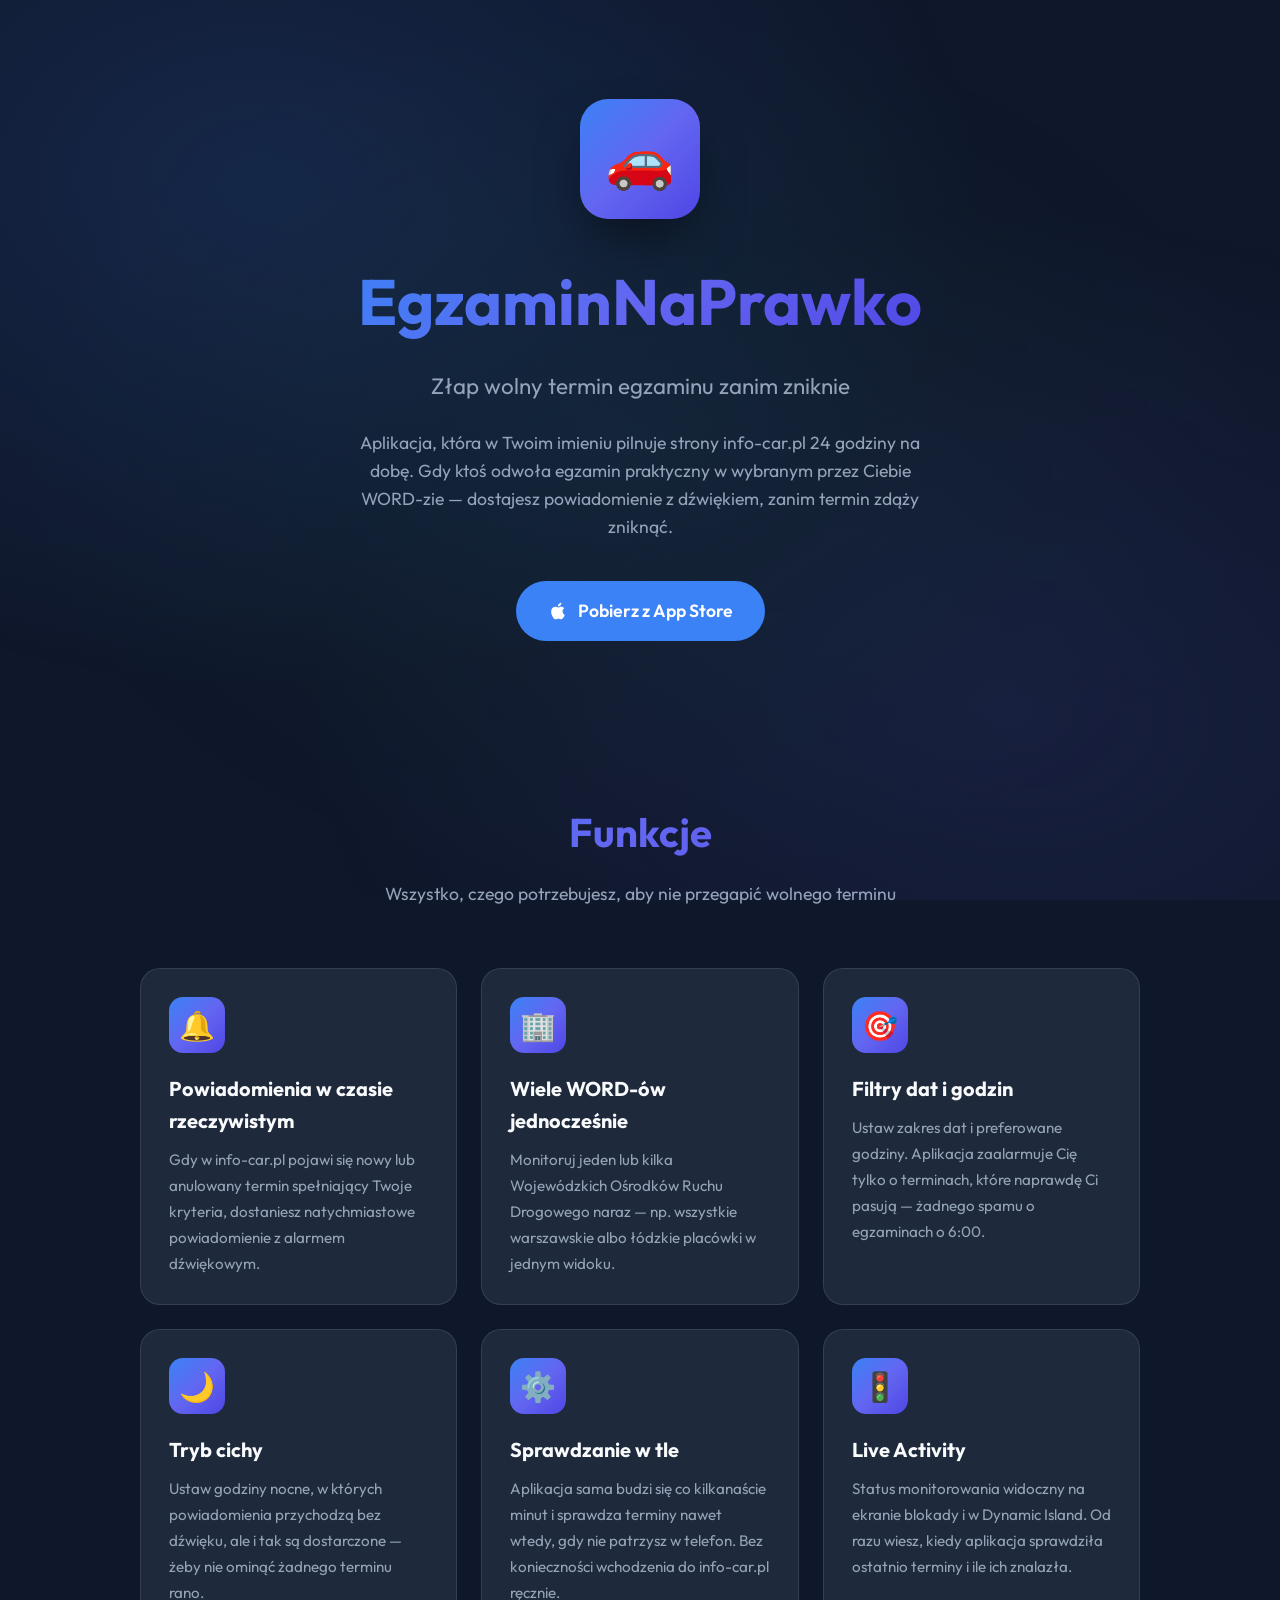
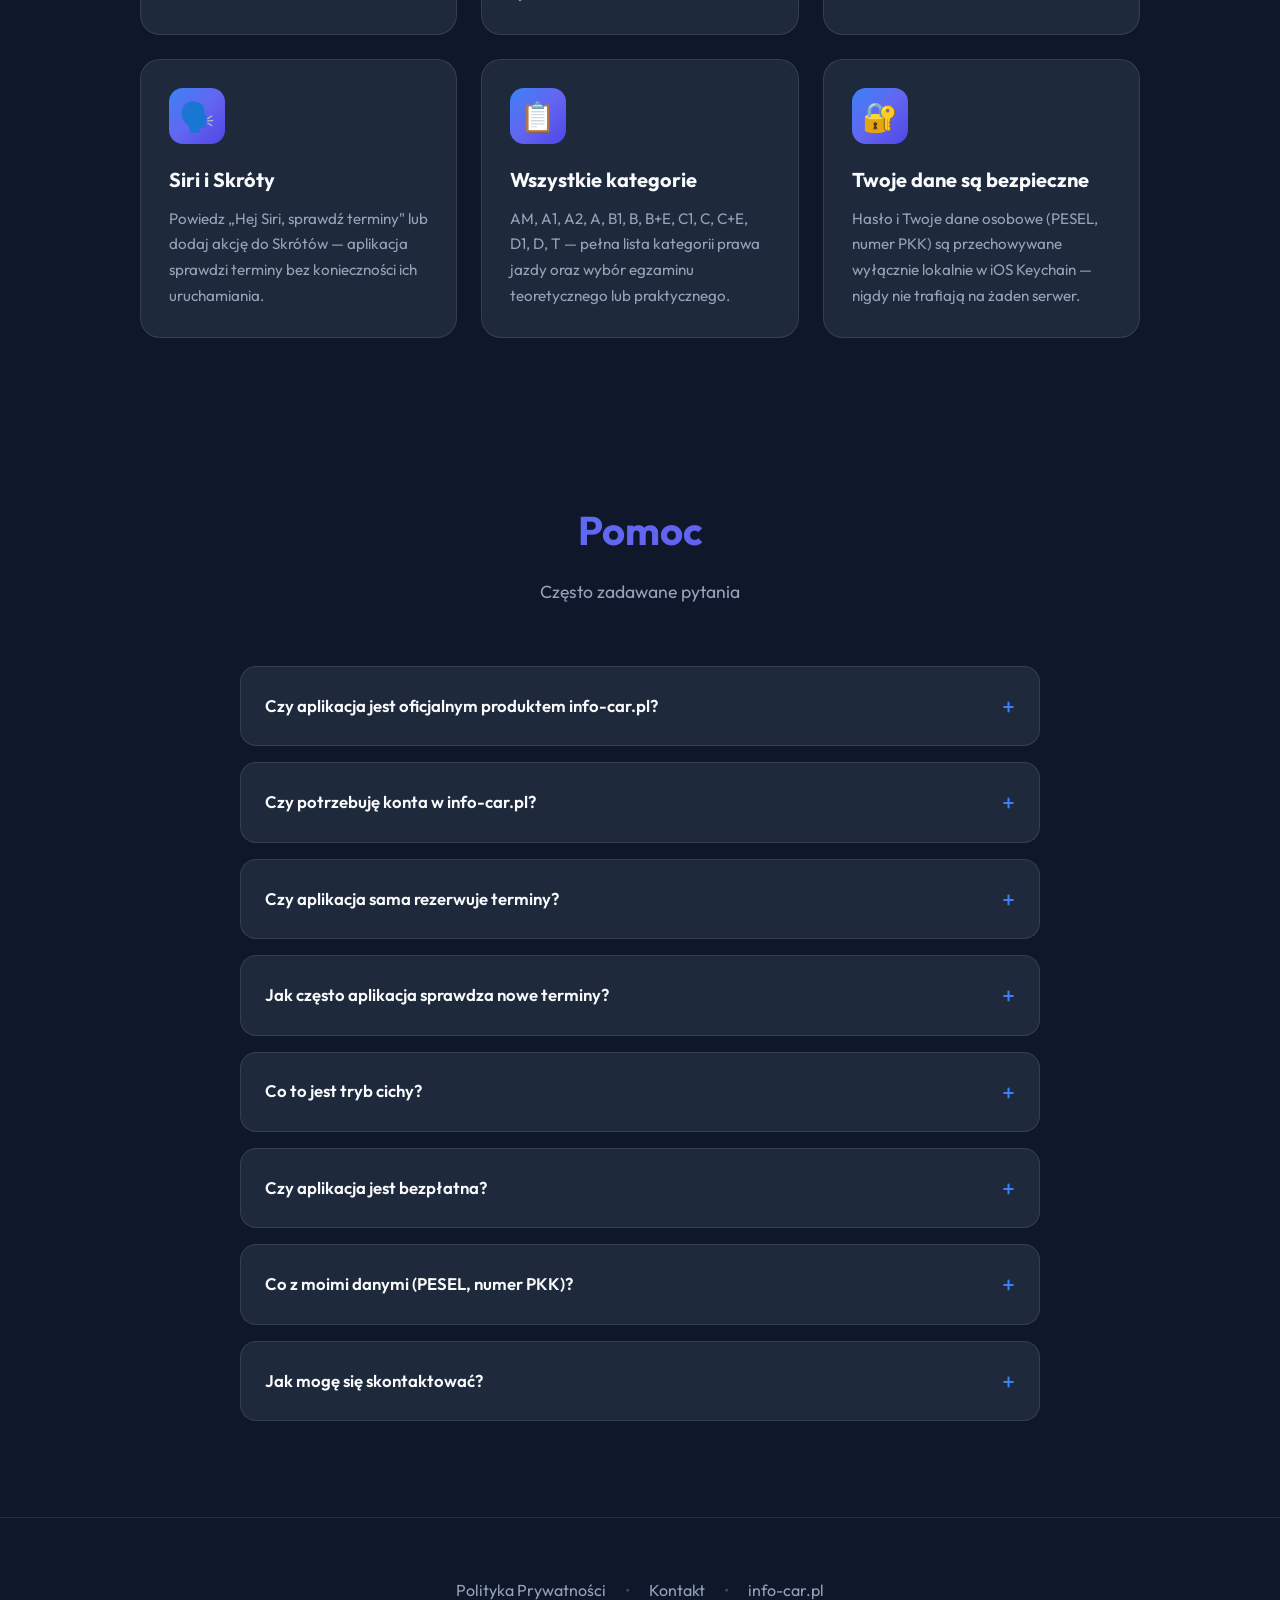
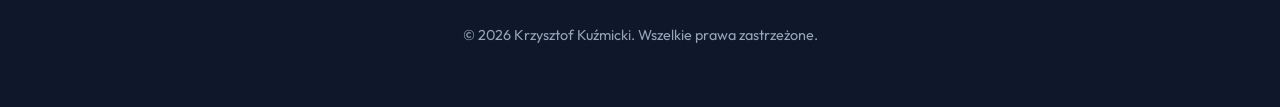
==== index.html @ 0381955b "Initial site" ====
<!DOCTYPE html>
<html lang="pl">
<head>
    <meta charset="UTF-8">
    <meta name="viewport" content="width=device-width, initial-scale=1.0">
    <meta http-equiv="X-UA-Compatible" content="IE=edge">

    <!-- SEO Meta Tags -->
    <title>EgzaminNaPrawko - Monitoruj wolne terminy egzaminu na prawo jazdy</title>
    <meta name="description" content="EgzaminNaPrawko - aplikacja iOS, która automatycznie sprawdza wolne terminy egzaminów na prawo jazdy w info-car.pl i powiadamia Cię w chwili pojawienia się nowego terminu.">
    <meta name="keywords" content="prawo jazdy, egzamin praktyczny, info-car, WORD, terminy egzaminu, monitor terminów, anulowane terminy, aplikacja iOS, prawko">
    <meta name="author" content="Krzysztof Kuźmicki">
    <meta name="robots" content="index, follow">
    <link rel="canonical" href="https://bigkrzyh.github.io/EgzaminNaPrawko/">

    <!-- Open Graph / Facebook -->
    <meta property="og:type" content="website">
    <meta property="og:url" content="https://bigkrzyh.github.io/EgzaminNaPrawko/">
    <meta property="og:title" content="EgzaminNaPrawko - Monitoruj wolne terminy egzaminu na prawo jazdy">
    <meta property="og:description" content="Automatyczne monitorowanie wolnych terminów egzaminów w info-car.pl. Powiadomienia o nowych i anulowanych terminach we wszystkich WORD-ach w Polsce.">
    <meta property="og:locale" content="pl_PL">

    <!-- Twitter -->
    <meta name="twitter:card" content="summary_large_image">
    <meta name="twitter:title" content="EgzaminNaPrawko - Monitoruj wolne terminy egzaminu">
    <meta name="twitter:description" content="Automatyczne monitorowanie wolnych terminów egzaminów na prawo jazdy w info-car.pl.">

    <!-- Fonts -->
    <link rel="preconnect" href="https://fonts.googleapis.com">
    <link rel="preconnect" href="https://fonts.gstatic.com" crossorigin>
    <link href="https://fonts.googleapis.com/css2?family=Outfit:wght@400;500;600;700&display=swap" rel="stylesheet">

    <!-- Styles -->
    <link rel="stylesheet" href="style.css">
</head>
<body>
    <div class="bg-gradient"></div>

    <!-- Hero Section -->
    <header class="hero">
        <div class="hero-content">
            <div class="app-icon" role="img" aria-label="EgzaminNaPrawko icon">
                🚗
            </div>
            <h1>EgzaminNaPrawko</h1>
            <p class="tagline">Złap wolny termin egzaminu zanim zniknie</p>
            <p class="description">
                Aplikacja, która w Twoim imieniu pilnuje strony info-car.pl 24 godziny na dobę.
                Gdy ktoś odwoła egzamin praktyczny w wybranym przez Ciebie WORD-zie — dostajesz
                powiadomienie z dźwiękiem, zanim termin zdąży zniknąć.
            </p>

            <div class="cta-buttons">
                <a href="https://apps.apple.com/app/egzaminnaprawko" class="btn-primary btn-large">
                    <svg xmlns="http://www.w3.org/2000/svg" width="20" height="20" viewBox="0 0 24 24" fill="currentColor">
                        <path d="M18.71 19.5c-.83 1.24-1.71 2.45-3.05 2.47-1.34.03-1.77-.79-3.29-.79-1.53 0-2 .77-3.27.82-1.31.05-2.3-1.32-3.14-2.53C4.25 17 2.94 12.45 4.7 9.39c.87-1.52 2.43-2.48 4.12-2.51 1.28-.02 2.5.87 3.29.87.78 0 2.26-1.07 3.81-.91.65.03 2.47.26 3.64 1.98-.09.06-2.17 1.28-2.15 3.81.03 3.02 2.65 4.03 2.68 4.04-.03.07-.42 1.44-1.38 2.83M13 3.5c.73-.83 1.94-1.46 2.94-1.5.13 1.17-.34 2.35-1.04 3.19-.69.85-1.83 1.51-2.95 1.42-.15-1.15.41-2.35 1.05-3.11z"/>
                    </svg>
                    Pobierz z App Store
                </a>
            </div>
        </div>
    </header>

    <!-- Features Section -->
    <section id="features">
        <div class="container">
            <h2 class="section-title">Funkcje</h2>
            <p class="section-subtitle">Wszystko, czego potrzebujesz, aby nie przegapić wolnego terminu</p>

            <div class="features-grid">
                <div class="feature-card">
                    <div class="feature-icon">🔔</div>
                    <h3>Powiadomienia w czasie rzeczywistym</h3>
                    <p>Gdy w info-car.pl pojawi się nowy lub anulowany termin spełniający Twoje kryteria, dostaniesz natychmiastowe powiadomienie z alarmem dźwiękowym.</p>
                </div>

                <div class="feature-card">
                    <div class="feature-icon">🏢</div>
                    <h3>Wiele WORD-ów jednocześnie</h3>
                    <p>Monitoruj jeden lub kilka Wojewódzkich Ośrodków Ruchu Drogowego naraz — np. wszystkie warszawskie albo łódzkie placówki w jednym widoku.</p>
                </div>

                <div class="feature-card">
                    <div class="feature-icon">🎯</div>
                    <h3>Filtry dat i godzin</h3>
                    <p>Ustaw zakres dat i preferowane godziny. Aplikacja zaalarmuje Cię tylko o terminach, które naprawdę Ci pasują — żadnego spamu o egzaminach o 6:00.</p>
                </div>

                <div class="feature-card">
                    <div class="feature-icon">🌙</div>
                    <h3>Tryb cichy</h3>
                    <p>Ustaw godziny nocne, w których powiadomienia przychodzą bez dźwięku, ale i tak są dostarczone — żeby nie ominąć żadnego terminu rano.</p>
                </div>

                <div class="feature-card">
                    <div class="feature-icon">⚙️</div>
                    <h3>Sprawdzanie w tle</h3>
                    <p>Aplikacja sama budzi się co kilkanaście minut i sprawdza terminy nawet wtedy, gdy nie patrzysz w telefon. Bez konieczności wchodzenia do info-car.pl ręcznie.</p>
                </div>

                <div class="feature-card">
                    <div class="feature-icon">🚦</div>
                    <h3>Live Activity</h3>
                    <p>Status monitorowania widoczny na ekranie blokady i w Dynamic Island. Od razu wiesz, kiedy aplikacja sprawdziła ostatnio terminy i ile ich znalazła.</p>
                </div>

                <div class="feature-card">
                    <div class="feature-icon">🗣️</div>
                    <h3>Siri i Skróty</h3>
                    <p>Powiedz „Hej Siri, sprawdź terminy" lub dodaj akcję do Skrótów — aplikacja sprawdzi terminy bez konieczności ich uruchamiania.</p>
                </div>

                <div class="feature-card">
                    <div class="feature-icon">📋</div>
                    <h3>Wszystkie kategorie</h3>
                    <p>AM, A1, A2, A, B1, B, B+E, C1, C, C+E, D1, D, T — pełna lista kategorii prawa jazdy oraz wybór egzaminu teoretycznego lub praktycznego.</p>
                </div>

                <div class="feature-card">
                    <div class="feature-icon">🔐</div>
                    <h3>Twoje dane są bezpieczne</h3>
                    <p>Hasło i Twoje dane osobowe (PESEL, numer PKK) są przechowywane wyłącznie lokalnie w iOS Keychain — nigdy nie trafiają na żaden serwer.</p>
                </div>
            </div>
        </div>
    </section>

    <!-- FAQ Section -->
    <section id="faq">
        <div class="container">
            <h2 class="section-title">Pomoc</h2>
            <p class="section-subtitle">Często zadawane pytania</p>

            <div class="faq-list">
                <details class="faq-item">
                    <summary>Czy aplikacja jest oficjalnym produktem info-car.pl?</summary>
                    <p>Nie. EgzaminNaPrawko jest niezależną aplikacją, która korzysta z publicznego API serwisu info-car.pl. Aplikacja nie jest powiązana, wspierana ani zatwierdzona przez info-car.pl, Ministerstwo Infrastruktury ani żaden Wojewódzki Ośrodek Ruchu Drogowego (WORD).</p>
                </details>

                <details class="faq-item">
                    <summary>Czy potrzebuję konta w info-car.pl?</summary>
                    <p>Tak. Aplikacja loguje się Twoimi danymi do info-car.pl, aby mieć dostęp do listy wolnych terminów. Logowanie odbywa się przez oficjalny formularz info-car.pl — Twoje hasło nie trafia do nas.</p>
                </details>

                <details class="faq-item">
                    <summary>Czy aplikacja sama rezerwuje terminy?</summary>
                    <p>Nie. Aplikacja jedynie informuje Cię o pojawiających się terminach. Rezerwacja zawsze odbywa się ręcznie przez Ciebie w aplikacji info-car.pl — to gwarantuje zgodność z regulaminem serwisu i daje Ci pełną kontrolę.</p>
                </details>

                <details class="faq-item">
                    <summary>Jak często aplikacja sprawdza nowe terminy?</summary>
                    <p>Domyślnie co 90 sekund, gdy aplikacja jest otwarta. Możesz zmienić interwał w ustawieniach. W tle iOS sam decyduje, kiedy obudzić aplikację — zwykle co 15–60 minut. Aby maksymalnie zwiększyć szansę złapania terminu, najlepiej zostaw aplikację otwartą.</p>
                </details>

                <details class="faq-item">
                    <summary>Co to jest tryb cichy?</summary>
                    <p>Tryb cichy pozwala wyciszyć powiadomienia w wybranych godzinach (np. między 22:00 a 7:00). Powiadomienia są nadal dostarczane, ale bez dźwięku ani alarmu — żebyś rano mógł sprawdzić, czy w nocy nie pojawił się jakiś termin.</p>
                </details>

                <details class="faq-item">
                    <summary>Czy aplikacja jest bezpłatna?</summary>
                    <p>Tak, EgzaminNaPrawko jest całkowicie darmowy. Aplikacja wyświetla reklamy, które pomagają w utrzymaniu projektu.</p>
                </details>

                <details class="faq-item">
                    <summary>Co z moimi danymi (PESEL, numer PKK)?</summary>
                    <p>Wszystkie Twoje dane osobowe są przechowywane wyłącznie lokalnie na Twoim urządzeniu, w bezpiecznym iOS Keychain. Nie są wysyłane na żadne serwery (poza oczywiście oficjalnym API info-car.pl podczas logowania). Po odinstalowaniu aplikacji wszystkie dane są usuwane.</p>
                </details>

                <details class="faq-item">
                    <summary>Jak mogę się skontaktować?</summary>
                    <p>W razie pytań lub problemów napisz na adres: <a href="mailto:bigkrzyh@gmail.com">bigkrzyh@gmail.com</a></p>
                </details>
            </div>
        </div>
    </section>

    <!-- Footer -->
    <footer>
        <div class="container">
            <div class="footer-links">
                <a href="privacy.html">Polityka Prywatności</a>
                <span class="separator">•</span>
                <a href="mailto:bigkrzyh@gmail.com">Kontakt</a>
                <span class="separator">•</span>
                <a href="https://info-car.pl" target="_blank" rel="noopener">info-car.pl</a>
            </div>
            <p class="copyright">
                © 2026 Krzysztof Kuźmicki. Wszelkie prawa zastrzeżone.
            </p>
        </div>
    </footer>
</body>
</html>
---- style.css ----
/* EgzaminNaPrawko Website - Modern Dark Theme */

:root {
    --primary: #3b82f6;
    --primary-dark: #2563eb;
    --secondary: #6366f1;
    --accent: #22c55e;
    --bg-dark: #0f172a;
    --bg-card: #1e293b;
    --text-primary: #f8fafc;
    --text-secondary: #94a3b8;
    --gradient: linear-gradient(135deg, var(--primary) 0%, var(--secondary) 50%, #4f46e5 100%);
    --shadow: 0 25px 50px -12px rgba(0, 0, 0, 0.5);
}

* {
    margin: 0;
    padding: 0;
    box-sizing: border-box;
}

html {
    scroll-behavior: smooth;
}

body {
    font-family: 'Outfit', -apple-system, BlinkMacSystemFont, 'Segoe UI', Roboto, sans-serif;
    background: var(--bg-dark);
    color: var(--text-primary);
    line-height: 1.6;
    min-height: 100vh;
}

/* Background gradient effect */
.bg-gradient {
    position: fixed;
    top: 0;
    left: 0;
    width: 100%;
    height: 100%;
    background:
        radial-gradient(ellipse at 20% 20%, rgba(59, 130, 246, 0.15) 0%, transparent 50%),
        radial-gradient(ellipse at 80% 80%, rgba(99, 102, 241, 0.1) 0%, transparent 50%),
        radial-gradient(ellipse at 50% 50%, rgba(34, 197, 94, 0.05) 0%, transparent 70%);
    z-index: -1;
}

/* Container */
.container {
    max-width: 1200px;
    margin: 0 auto;
    padding: 0 24px;
}

/* Header / Hero Section */
.hero {
    min-height: 80vh;
    display: flex;
    align-items: center;
    justify-content: center;
    text-align: center;
    padding: 80px 24px 60px;
}

.hero-content {
    max-width: 800px;
}

.app-icon {
    width: 120px;
    height: 120px;
    border-radius: 28px;
    background: var(--gradient);
    display: flex;
    align-items: center;
    justify-content: center;
    margin: 0 auto 32px;
    font-size: 3.5rem;
    box-shadow: var(--shadow);
    animation: float 6s ease-in-out infinite;
}

@keyframes float {
    0%, 100% { transform: translateY(0); }
    50% { transform: translateY(-10px); }
}

.hero h1 {
    font-size: clamp(2.5rem, 5vw, 4rem);
    font-weight: 700;
    margin-bottom: 16px;
    background: var(--gradient);
    -webkit-background-clip: text;
    -webkit-text-fill-color: transparent;
    background-clip: text;
}

.hero .tagline {
    font-size: clamp(1.1rem, 2vw, 1.4rem);
    color: var(--text-secondary);
    margin-bottom: 24px;
}

.hero .description {
    font-size: 1.1rem;
    color: var(--text-secondary);
    max-width: 600px;
    margin: 0 auto 40px;
}

/* CTA Buttons */
.cta-buttons {
    display: flex;
    gap: 16px;
    justify-content: center;
    flex-wrap: wrap;
}

.btn-large {
    display: flex;
    align-items: center;
    gap: 10px;
    padding: 16px 32px;
    font-size: 1.1rem;
    border-radius: 50px;
    text-decoration: none;
    font-weight: 600;
    transition: all 0.3s ease;
}

.btn-primary {
    background: var(--primary);
    color: white;
}

.btn-primary:hover {
    background: var(--primary-dark);
    transform: translateY(-2px);
    box-shadow: 0 10px 30px rgba(59, 130, 246, 0.3);
}

/* Section styles */
section {
    padding: 80px 24px;
}

.section-title {
    font-size: 2.5rem;
    font-weight: 700;
    text-align: center;
    margin-bottom: 16px;
    background: var(--gradient);
    -webkit-background-clip: text;
    -webkit-text-fill-color: transparent;
    background-clip: text;
}

.section-subtitle {
    text-align: center;
    color: var(--text-secondary);
    margin-bottom: 60px;
    font-size: 1.1rem;
}

/* Features Grid */
.features-grid {
    display: grid;
    grid-template-columns: repeat(auto-fit, minmax(300px, 1fr));
    gap: 24px;
    max-width: 1000px;
    margin: 0 auto;
}

.feature-card {
    background: var(--bg-card);
    border-radius: 20px;
    padding: 28px;
    border: 1px solid rgba(255, 255, 255, 0.1);
    transition: all 0.3s ease;
}

.feature-card:hover {
    transform: translateY(-4px);
    border-color: rgba(59, 130, 246, 0.3);
    box-shadow: 0 15px 40px rgba(0, 0, 0, 0.3);
}

.feature-icon {
    width: 56px;
    height: 56px;
    background: var(--gradient);
    border-radius: 14px;
    display: flex;
    align-items: center;
    justify-content: center;
    font-size: 1.8rem;
    margin-bottom: 20px;
}

.feature-card h3 {
    font-size: 1.25rem;
    margin-bottom: 10px;
}

.feature-card p {
    color: var(--text-secondary);
    font-size: 0.95rem;
    line-height: 1.7;
}

/* FAQ Section */
.faq-list {
    max-width: 800px;
    margin: 0 auto;
}

.faq-item {
    background: var(--bg-card);
    border-radius: 16px;
    margin-bottom: 16px;
    border: 1px solid rgba(255, 255, 255, 0.1);
    overflow: hidden;
}

.faq-item summary {
    padding: 20px 24px;
    cursor: pointer;
    font-weight: 600;
    font-size: 1.05rem;
    list-style: none;
    display: flex;
    justify-content: space-between;
    align-items: center;
    transition: all 0.3s ease;
}

.faq-item summary::-webkit-details-marker {
    display: none;
}

.faq-item summary::after {
    content: '+';
    font-size: 1.5rem;
    font-weight: 400;
    color: var(--primary);
    transition: transform 0.3s ease;
}

.faq-item[open] summary::after {
    transform: rotate(45deg);
}

.faq-item summary:hover {
    background: rgba(255, 255, 255, 0.02);
}

.faq-item p {
    padding: 0 24px 20px;
    color: var(--text-secondary);
    line-height: 1.7;
}

.faq-item a {
    color: var(--primary);
    text-decoration: none;
}

.faq-item a:hover {
    text-decoration: underline;
}

/* Footer */
footer {
    padding: 60px 24px;
    text-align: center;
    border-top: 1px solid rgba(255, 255, 255, 0.1);
}

.footer-links {
    margin-bottom: 20px;
}

.footer-links a {
    color: var(--text-secondary);
    text-decoration: none;
    transition: color 0.3s ease;
}

.footer-links a:hover {
    color: var(--primary);
}

.footer-links .separator {
    color: rgba(255, 255, 255, 0.2);
    margin: 0 16px;
}

.copyright {
    color: var(--text-secondary);
    font-size: 0.9rem;
}

/* Responsive */
@media (max-width: 768px) {
    .features-grid {
        grid-template-columns: 1fr;
    }

    .footer-links .separator {
        display: block;
        margin: 8px 0;
        visibility: hidden;
    }

    .footer-links a {
        display: block;
        margin: 8px 0;
    }
}
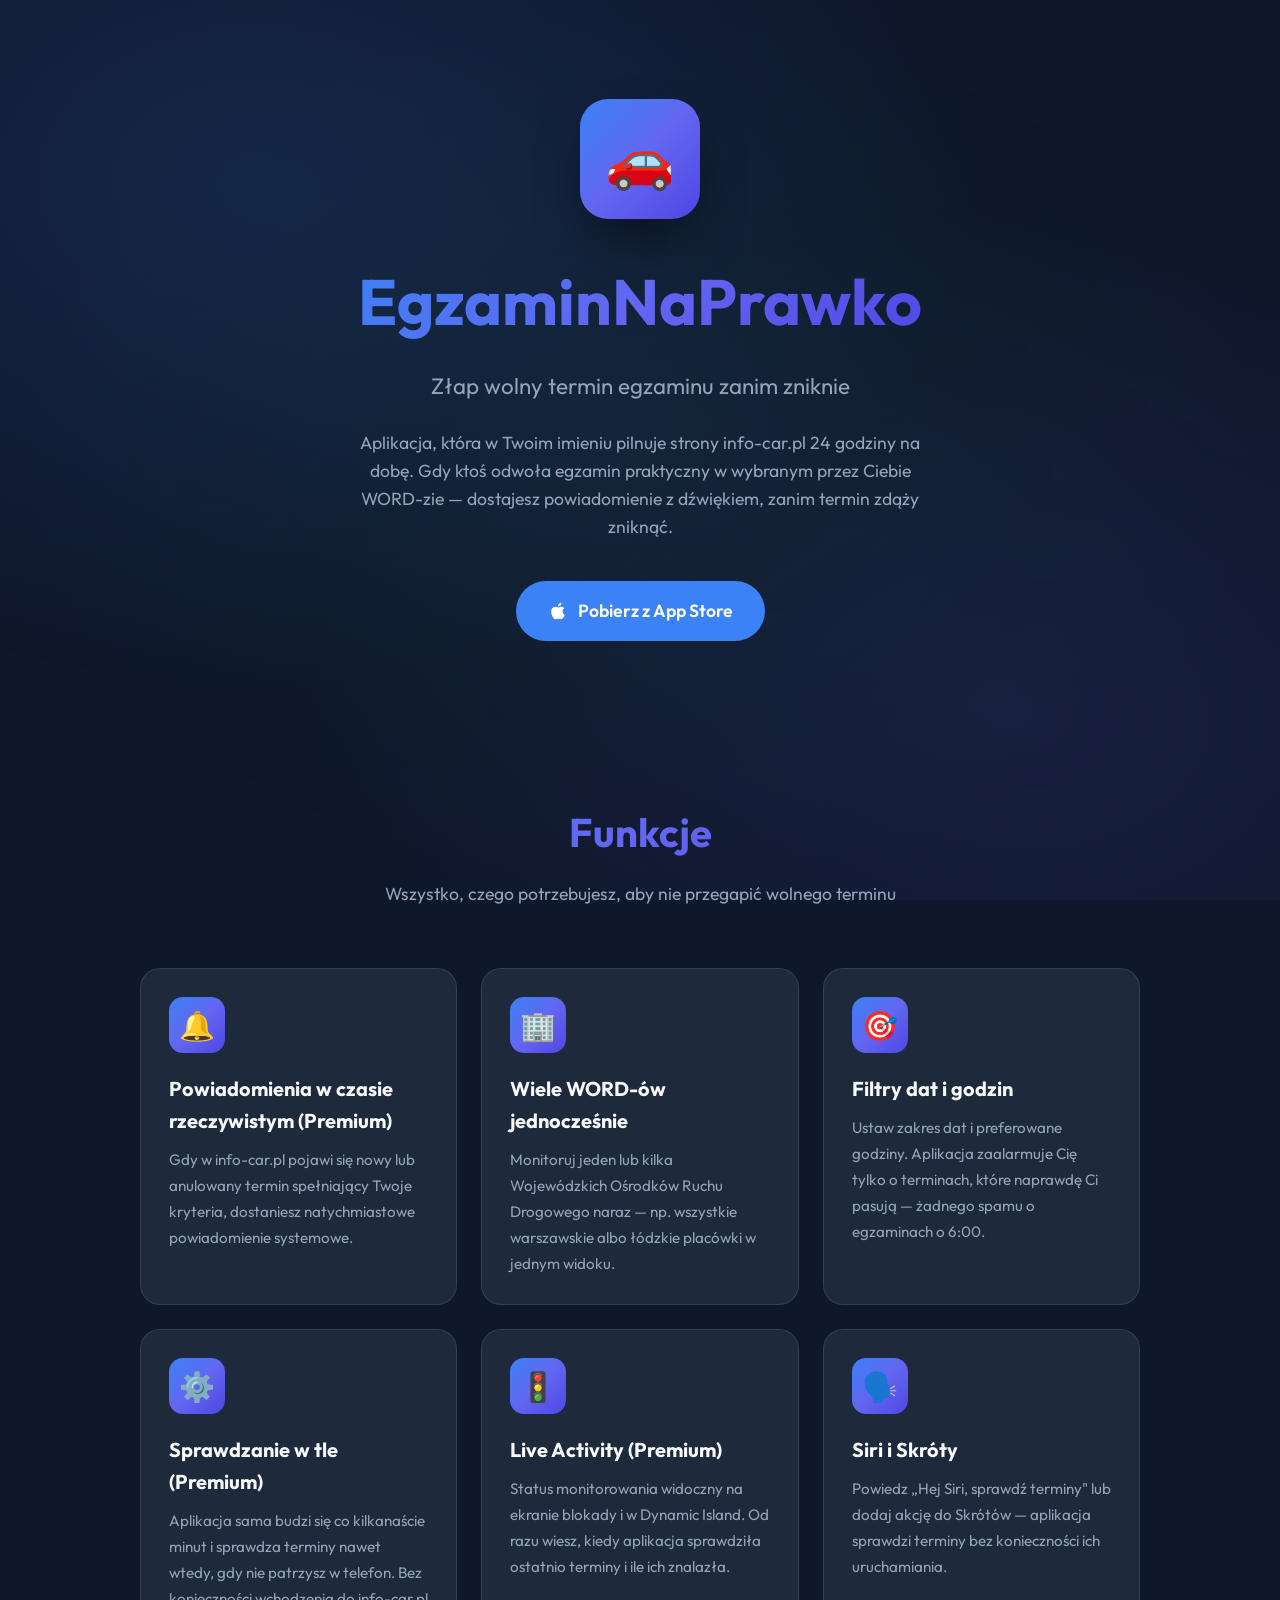
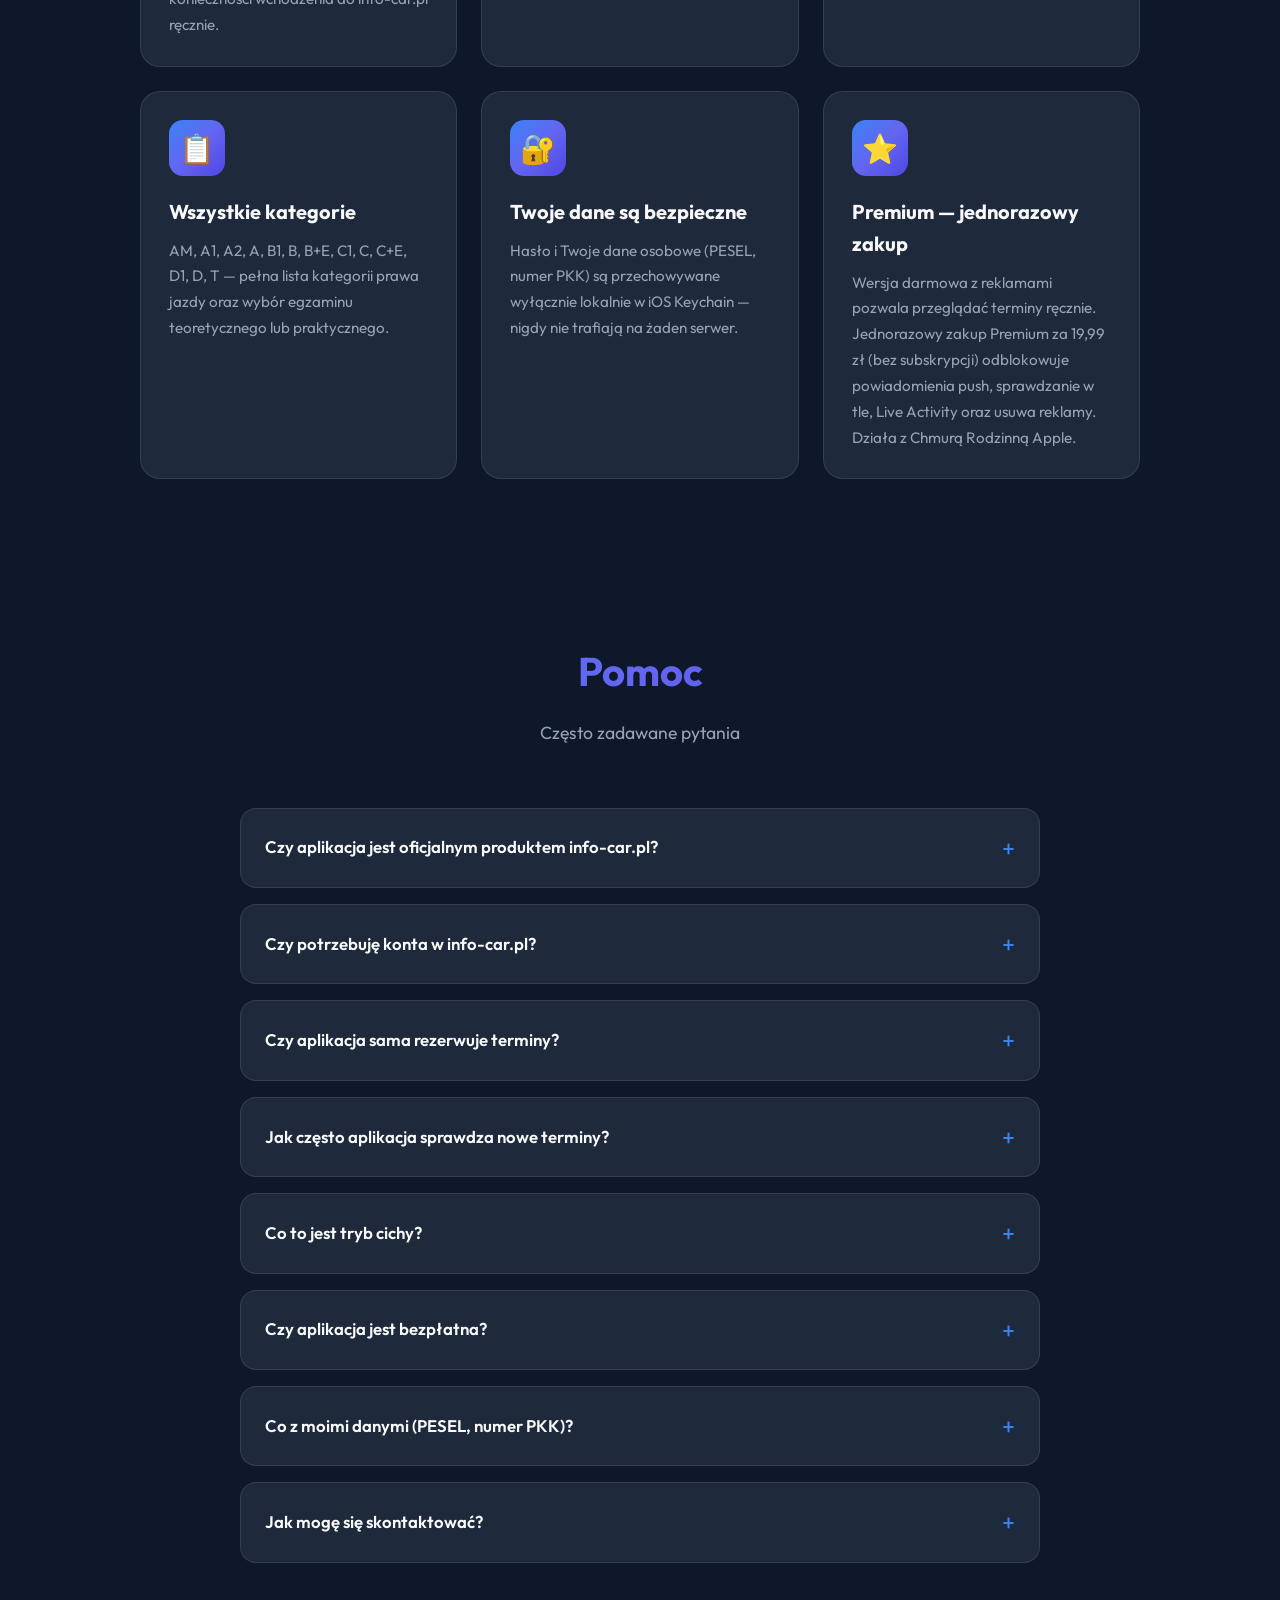
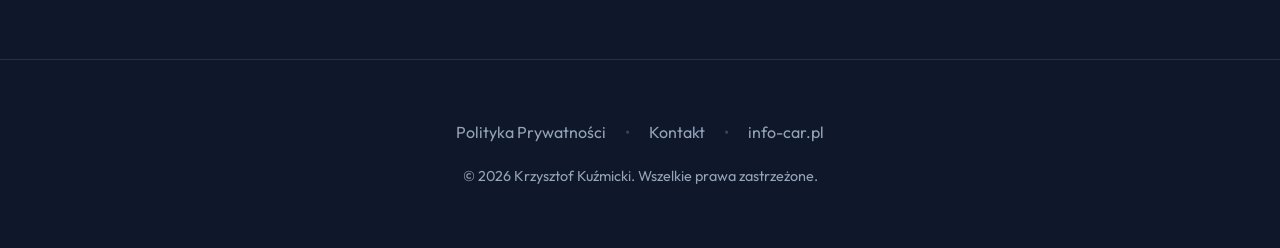
==== commit 9123531c: "Update site + privacy for Premium IAP (Build 52) - privacy.html: add Purchases row to App Store priv" ====
--- a/index.html
+++ b/index.html
@@ -70,8 +70,8 @@
             <div class="features-grid">
                 <div class="feature-card">
                     <div class="feature-icon">🔔</div>
-                    <h3>Powiadomienia w czasie rzeczywistym</h3>
-                    <p>Gdy w info-car.pl pojawi się nowy lub anulowany termin spełniający Twoje kryteria, dostaniesz natychmiastowe powiadomienie z alarmem dźwiękowym.</p>
+                    <h3>Powiadomienia w czasie rzeczywistym (Premium)</h3>
+                    <p>Gdy w info-car.pl pojawi się nowy lub anulowany termin spełniający Twoje kryteria, dostaniesz natychmiastowe powiadomienie systemowe.</p>
                 </div>
 
                 <div class="feature-card">
@@ -87,20 +87,14 @@
                 </div>
 
                 <div class="feature-card">
-                    <div class="feature-icon">🌙</div>
-                    <h3>Tryb cichy</h3>
-                    <p>Ustaw godziny nocne, w których powiadomienia przychodzą bez dźwięku, ale i tak są dostarczone — żeby nie ominąć żadnego terminu rano.</p>
-                </div>
-
-                <div class="feature-card">
                     <div class="feature-icon">⚙️</div>
-                    <h3>Sprawdzanie w tle</h3>
+                    <h3>Sprawdzanie w tle (Premium)</h3>
                     <p>Aplikacja sama budzi się co kilkanaście minut i sprawdza terminy nawet wtedy, gdy nie patrzysz w telefon. Bez konieczności wchodzenia do info-car.pl ręcznie.</p>
                 </div>
 
                 <div class="feature-card">
                     <div class="feature-icon">🚦</div>
-                    <h3>Live Activity</h3>
+                    <h3>Live Activity (Premium)</h3>
                     <p>Status monitorowania widoczny na ekranie blokady i w Dynamic Island. Od razu wiesz, kiedy aplikacja sprawdziła ostatnio terminy i ile ich znalazła.</p>
                 </div>
 
@@ -120,6 +114,12 @@
                     <div class="feature-icon">🔐</div>
                     <h3>Twoje dane są bezpieczne</h3>
                     <p>Hasło i Twoje dane osobowe (PESEL, numer PKK) są przechowywane wyłącznie lokalnie w iOS Keychain — nigdy nie trafiają na żaden serwer.</p>
+                </div>
+
+                <div class="feature-card">
+                    <div class="feature-icon">⭐</div>
+                    <h3>Premium — jednorazowy zakup</h3>
+                    <p>Wersja darmowa z reklamami pozwala przeglądać terminy ręcznie. Jednorazowy zakup Premium za 19,99 zł (bez subskrypcji) odblokowuje powiadomienia push, sprawdzanie w tle, Live Activity oraz usuwa reklamy. Działa z Chmurą Rodzinną Apple.</p>
                 </div>
             </div>
         </div>
@@ -159,7 +159,7 @@
 
                 <details class="faq-item">
                     <summary>Czy aplikacja jest bezpłatna?</summary>
-                    <p>Tak, EgzaminNaPrawko jest całkowicie darmowy. Aplikacja wyświetla reklamy, które pomagają w utrzymaniu projektu.</p>
+                    <p>Wersja podstawowa jest darmowa — możesz przeglądać terminy i ręcznie sprawdzać dostępność. Jednorazowy zakup <strong>Premium za 19,99 zł</strong> (bez subskrypcji) odblokowuje powiadomienia push o nowych terminach, sprawdzanie w tle, Live Activity / Dynamic Island oraz usuwa reklamy. Premium jest udostępniany w ramach Chmury Rodzinnej Apple i można go przywrócić na innym urządzeniu z tym samym Apple ID.</p>
                 </details>
 
                 <details class="faq-item">
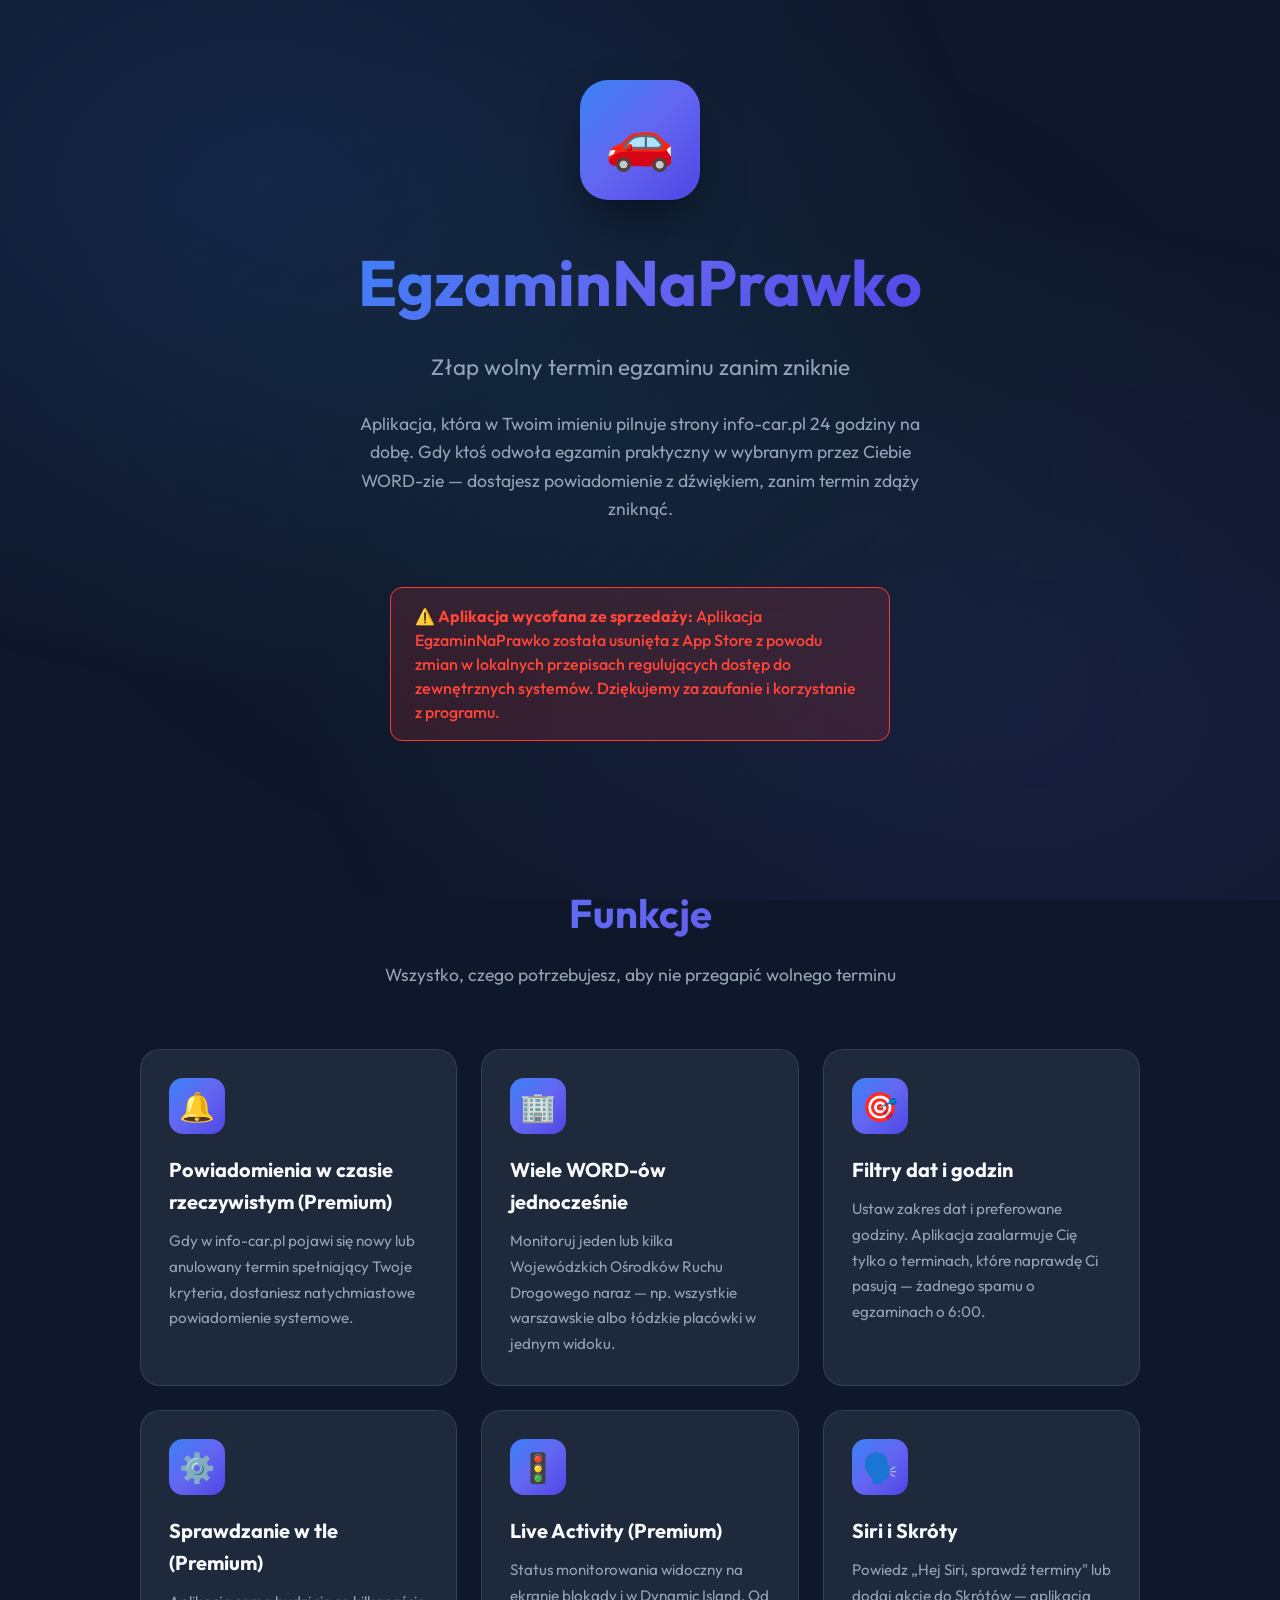
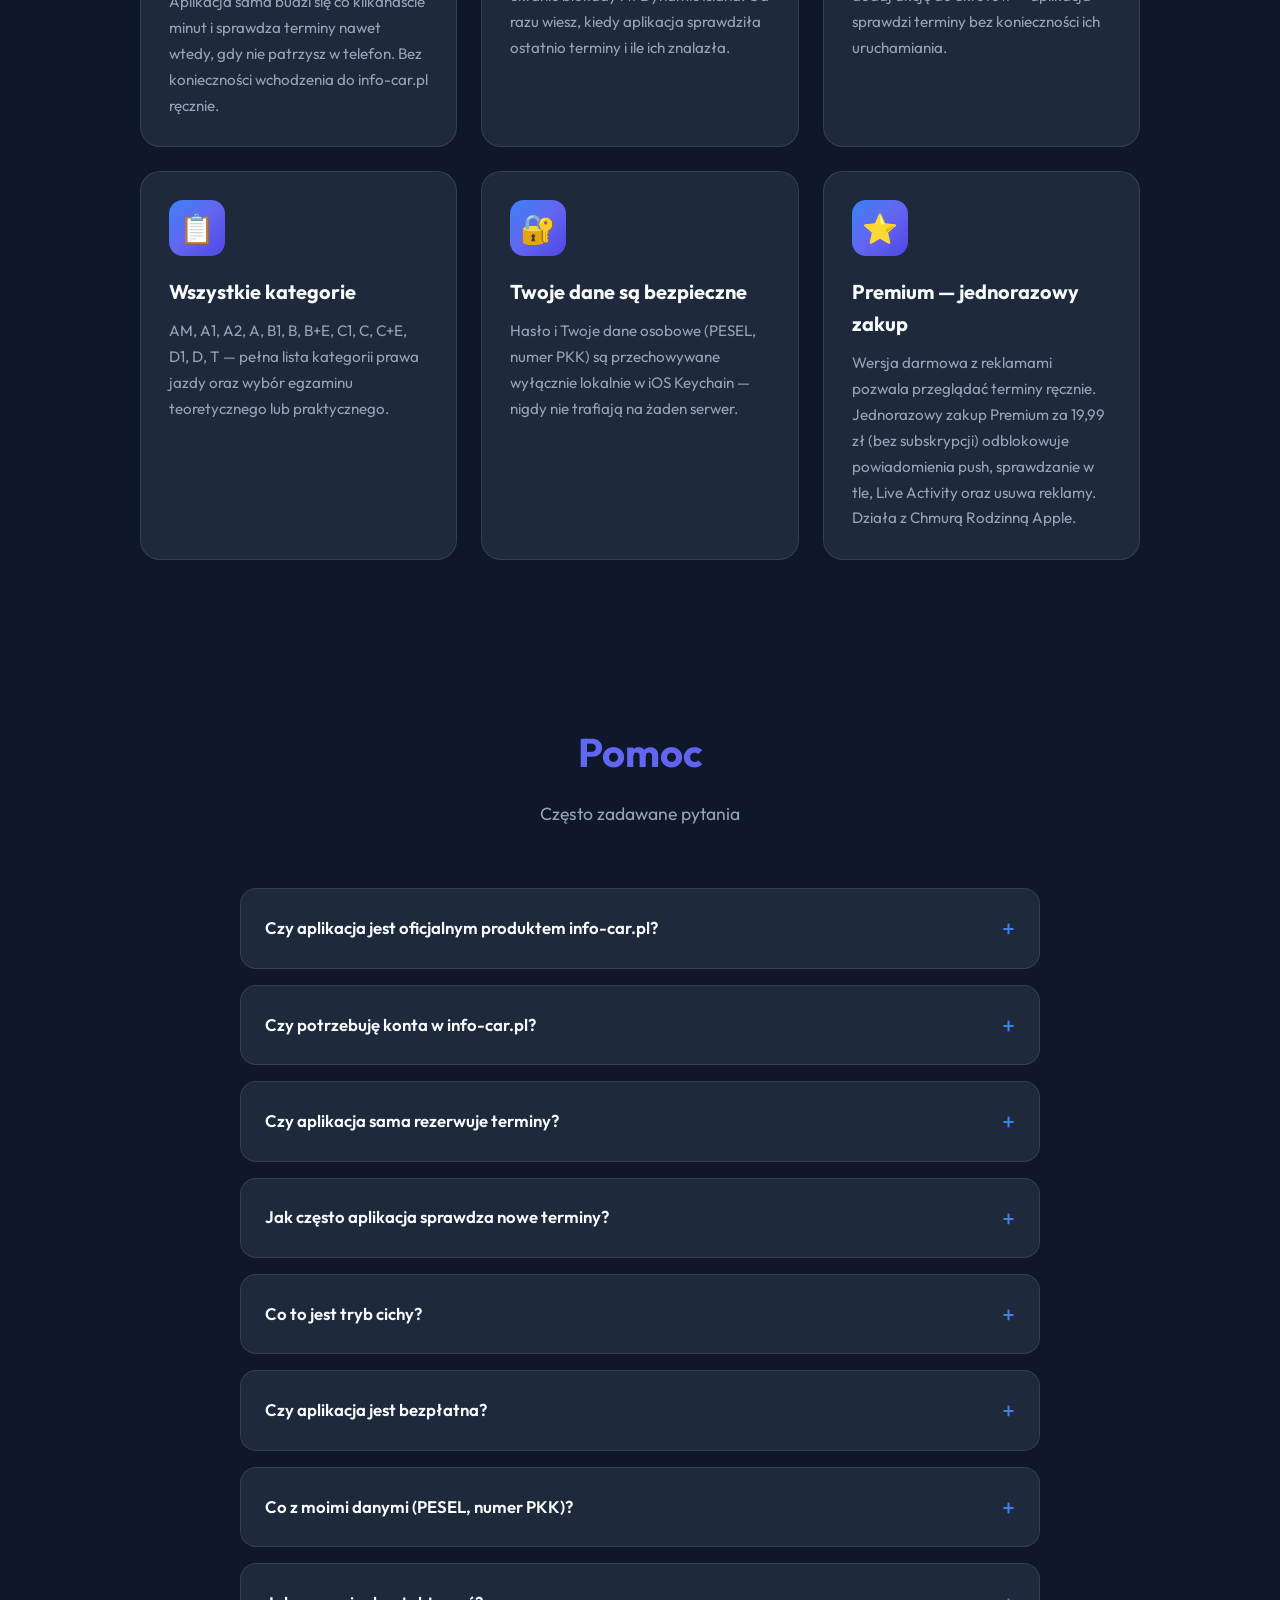
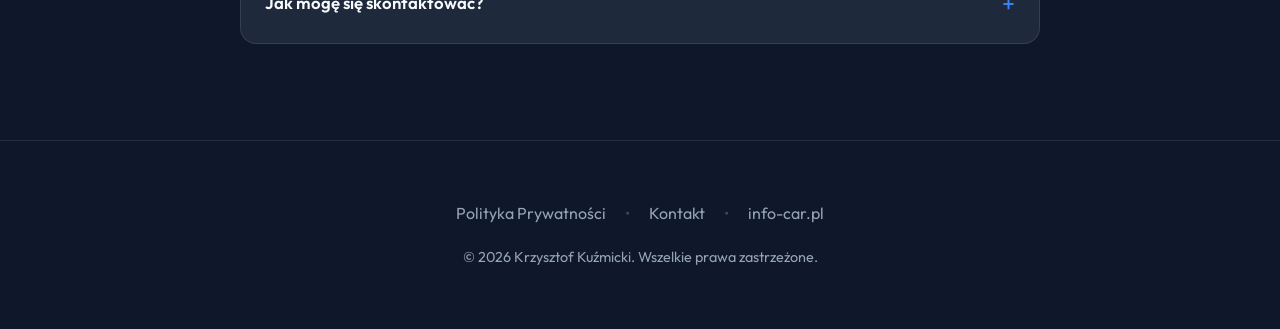
==== commit f4824105: "Update index.html with withdrawn notice due to regulatory changes" ====
--- a/index.html
+++ b/index.html
@@ -51,12 +51,9 @@
             </p>
 
             <div class="cta-buttons">
-                <a href="https://apps.apple.com/app/egzaminnaprawko" class="btn-primary btn-large">
-                    <svg xmlns="http://www.w3.org/2000/svg" width="20" height="20" viewBox="0 0 24 24" fill="currentColor">
-                        <path d="M18.71 19.5c-.83 1.24-1.71 2.45-3.05 2.47-1.34.03-1.77-.79-3.29-.79-1.53 0-2 .77-3.27.82-1.31.05-2.3-1.32-3.14-2.53C4.25 17 2.94 12.45 4.7 9.39c.87-1.52 2.43-2.48 4.12-2.51 1.28-.02 2.5.87 3.29.87.78 0 2.26-1.07 3.81-.91.65.03 2.47.26 3.64 1.98-.09.06-2.17 1.28-2.15 3.81.03 3.02 2.65 4.03 2.68 4.04-.03.07-.42 1.44-1.38 2.83M13 3.5c.73-.83 1.94-1.46 2.94-1.5.13 1.17-.34 2.35-1.04 3.19-.69.85-1.83 1.51-2.95 1.42-.15-1.15.41-2.35 1.05-3.11z"/>
-                    </svg>
-                    Pobierz z App Store
-                </a>
+                <div class="withdrawn-notice" style="background: rgba(255, 59, 48, 0.15); border: 1px solid #FF3B30; color: #FF453a; padding: 1rem 1.5rem; border-radius: 12px; margin-top: 1.5rem; font-weight: 500; text-align: left; max-width: 500px; line-height: 1.5;">
+                    ⚠️ <strong>Aplikacja wycofana ze sprzedaży:</strong> Aplikacja EgzaminNaPrawko została usunięta z App Store z powodu zmian w lokalnych przepisach regulujących dostęp do zewnętrznych systemów. Dziękujemy za zaufanie i korzystanie z programu.
+                </div>
             </div>
         </div>
     </header>
